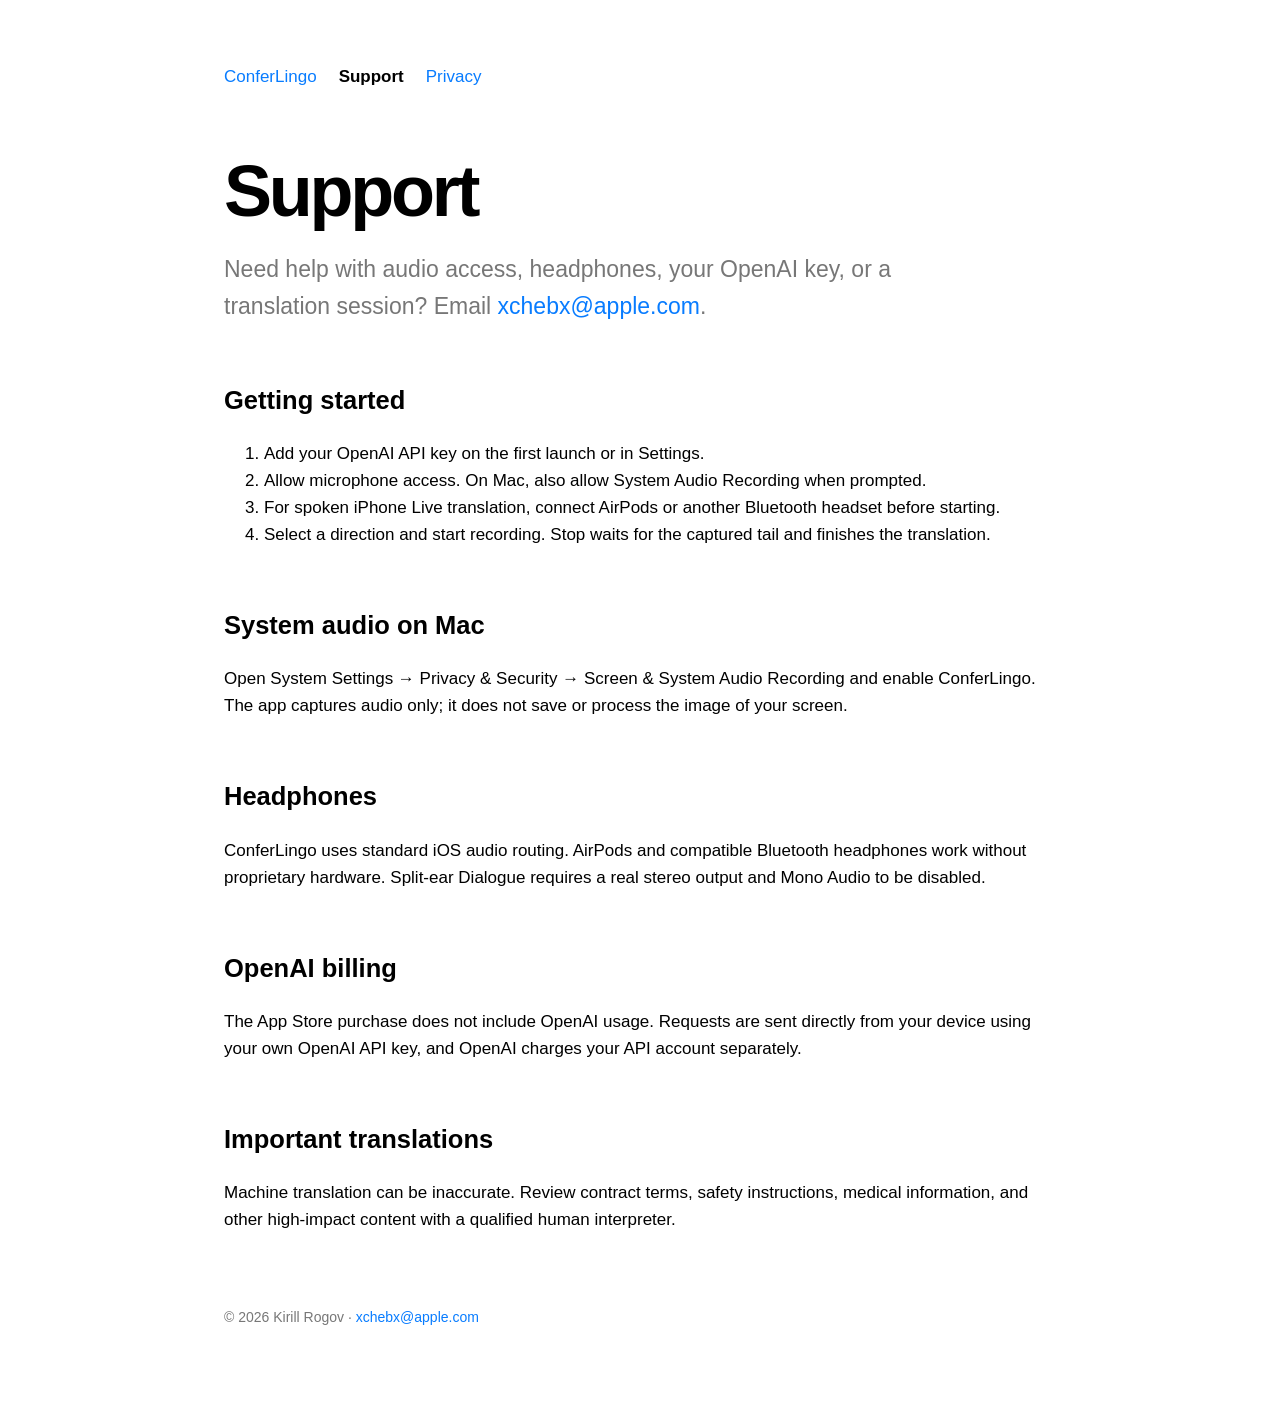
==== support.html @ 5fb0d05d "Publish ConferLingo support and privacy pages" ====
<!doctype html><html lang="en"><head><meta charset="utf-8"><meta name="viewport" content="width=device-width,initial-scale=1"><title>ConferLingo Support</title><link rel="stylesheet" href="styles.css"></head><body><main>
<nav><a href="index.html">ConferLingo</a><strong>Support</strong><a href="privacy.html">Privacy</a></nav><h1>Support</h1>
<p class="lead">Need help with audio access, headphones, your OpenAI key, or a translation session? Email <a href="mailto:xchebx@apple.com">xchebx@apple.com</a>.</p>
<h2>Getting started</h2><ol><li>Add your OpenAI API key on the first launch or in Settings.</li><li>Allow microphone access. On Mac, also allow System Audio Recording when prompted.</li><li>For spoken iPhone Live translation, connect AirPods or another Bluetooth headset before starting.</li><li>Select a direction and start recording. Stop waits for the captured tail and finishes the translation.</li></ol>
<h2>System audio on Mac</h2><p>Open System Settings → Privacy &amp; Security → Screen &amp; System Audio Recording and enable ConferLingo. The app captures audio only; it does not save or process the image of your screen.</p>
<h2>Headphones</h2><p>ConferLingo uses standard iOS audio routing. AirPods and compatible Bluetooth headphones work without proprietary hardware. Split-ear Dialogue requires a real stereo output and Mono Audio to be disabled.</p>
<h2>OpenAI billing</h2><p>The App Store purchase does not include OpenAI usage. Requests are sent directly from your device using your own OpenAI API key, and OpenAI charges your API account separately.</p>
<h2>Important translations</h2><p>Machine translation can be inaccurate. Review contract terms, safety instructions, medical information, and other high-impact content with a qualified human interpreter.</p>
<footer>© 2026 Kirill Rogov · <a href="mailto:xchebx@apple.com">xchebx@apple.com</a></footer>
</main></body></html>
---- styles.css ----
:root { color-scheme: light dark; --accent:#087cff; --panel:rgba(127,127,127,.10); }
* { box-sizing:border-box; }
body { margin:0; font:17px/1.58 -apple-system,BlinkMacSystemFont,"Segoe UI",sans-serif; }
main { max-width:880px; margin:auto; padding:64px 24px 96px; }
nav { display:flex; gap:22px; flex-wrap:wrap; margin-bottom:64px; }
a { color:var(--accent); text-decoration:none; } a:hover { text-decoration:underline; }
h1 { font-size:clamp(42px,8vw,72px); line-height:1.02; margin:.2em 0; letter-spacing:-.045em; }
h2 { margin-top:2.2em; } .lead { font-size:23px; max-width:720px; color:#777; }
.badge { display:inline-block; padding:6px 12px; border-radius:99px; background:var(--panel); font-weight:650; }
.grid { display:grid; grid-template-columns:repeat(auto-fit,minmax(240px,1fr)); gap:18px; margin:34px 0; }
.card { padding:24px; border-radius:22px; background:var(--panel); }
.card h3 { margin-top:0; } footer { margin-top:72px; color:#777; font-size:14px; }
code { padding:2px 6px; border-radius:6px; background:var(--panel); }
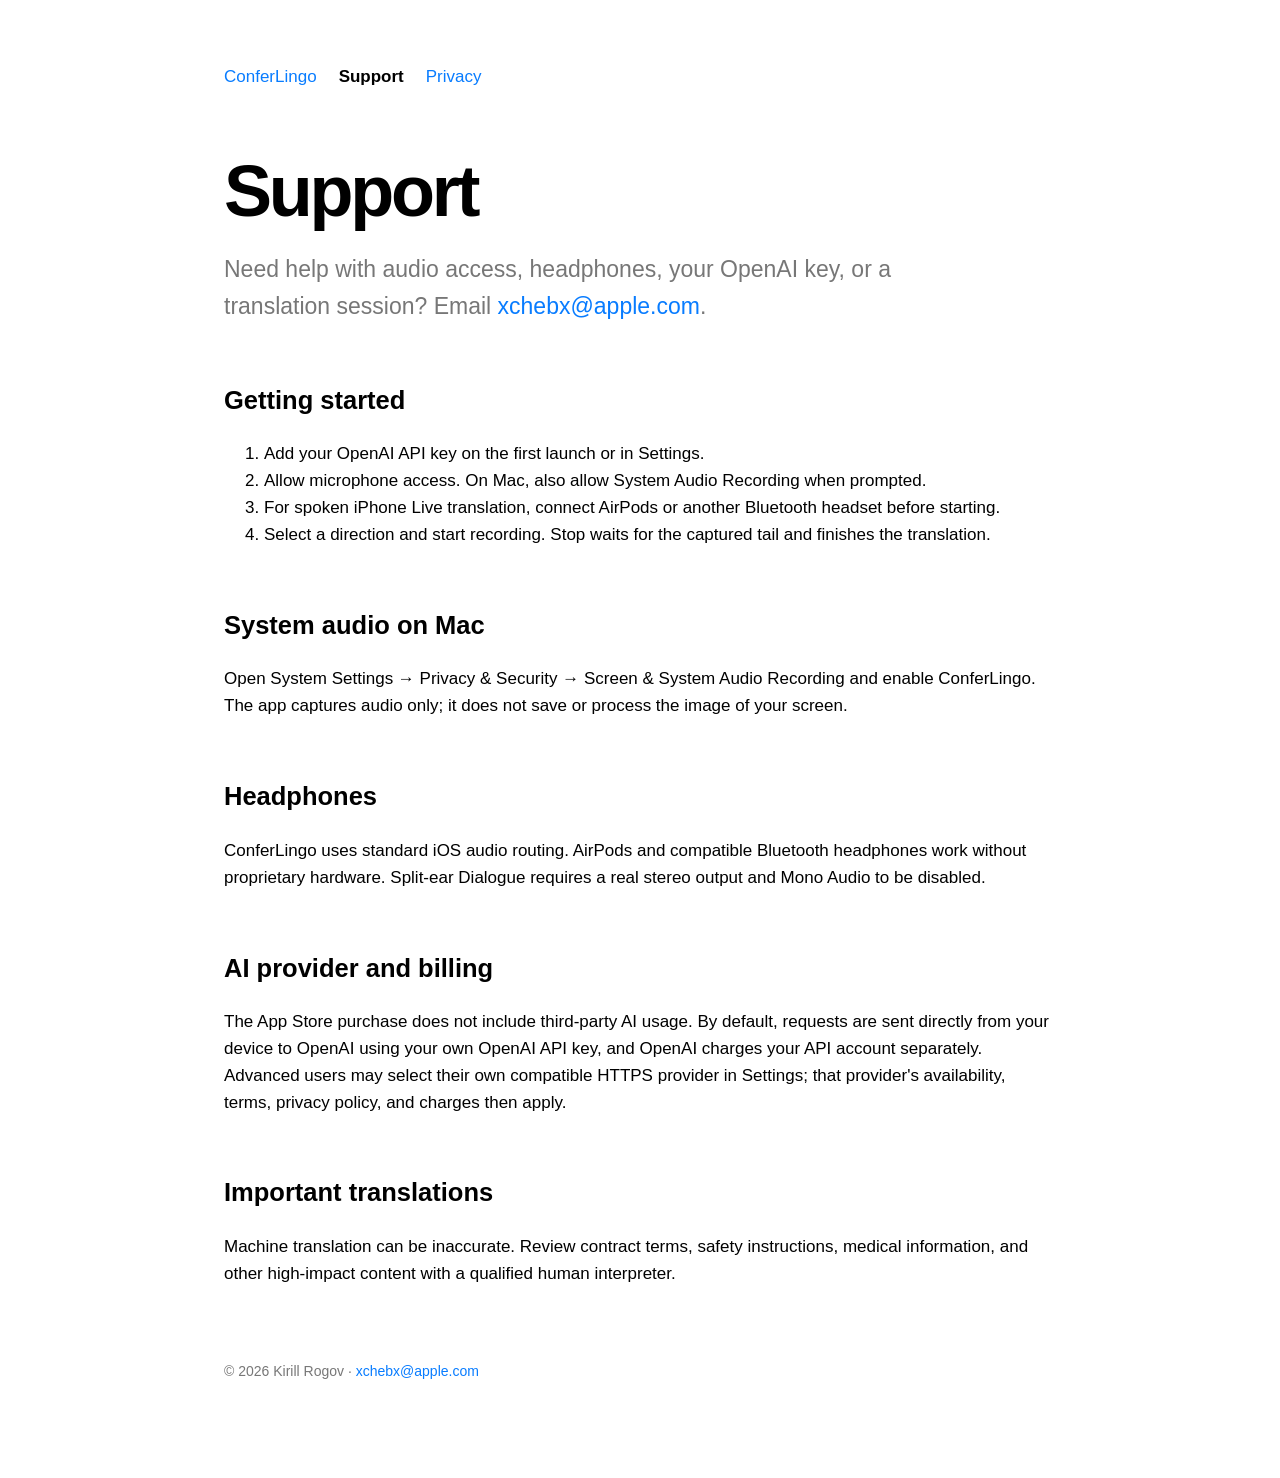
==== commit d4c7043a: "Update privacy and provider disclosures" ====
--- a/support.html
+++ b/support.html
@@ -4,7 +4,7 @@
 <h2>Getting started</h2><ol><li>Add your OpenAI API key on the first launch or in Settings.</li><li>Allow microphone access. On Mac, also allow System Audio Recording when prompted.</li><li>For spoken iPhone Live translation, connect AirPods or another Bluetooth headset before starting.</li><li>Select a direction and start recording. Stop waits for the captured tail and finishes the translation.</li></ol>
 <h2>System audio on Mac</h2><p>Open System Settings → Privacy &amp; Security → Screen &amp; System Audio Recording and enable ConferLingo. The app captures audio only; it does not save or process the image of your screen.</p>
 <h2>Headphones</h2><p>ConferLingo uses standard iOS audio routing. AirPods and compatible Bluetooth headphones work without proprietary hardware. Split-ear Dialogue requires a real stereo output and Mono Audio to be disabled.</p>
-<h2>OpenAI billing</h2><p>The App Store purchase does not include OpenAI usage. Requests are sent directly from your device using your own OpenAI API key, and OpenAI charges your API account separately.</p>
+<h2>AI provider and billing</h2><p>The App Store purchase does not include third-party AI usage. By default, requests are sent directly from your device to OpenAI using your own OpenAI API key, and OpenAI charges your API account separately. Advanced users may select their own compatible HTTPS provider in Settings; that provider's availability, terms, privacy policy, and charges then apply.</p>
 <h2>Important translations</h2><p>Machine translation can be inaccurate. Review contract terms, safety instructions, medical information, and other high-impact content with a qualified human interpreter.</p>
 <footer>© 2026 Kirill Rogov · <a href="mailto:xchebx@apple.com">xchebx@apple.com</a></footer>
 </main></body></html>
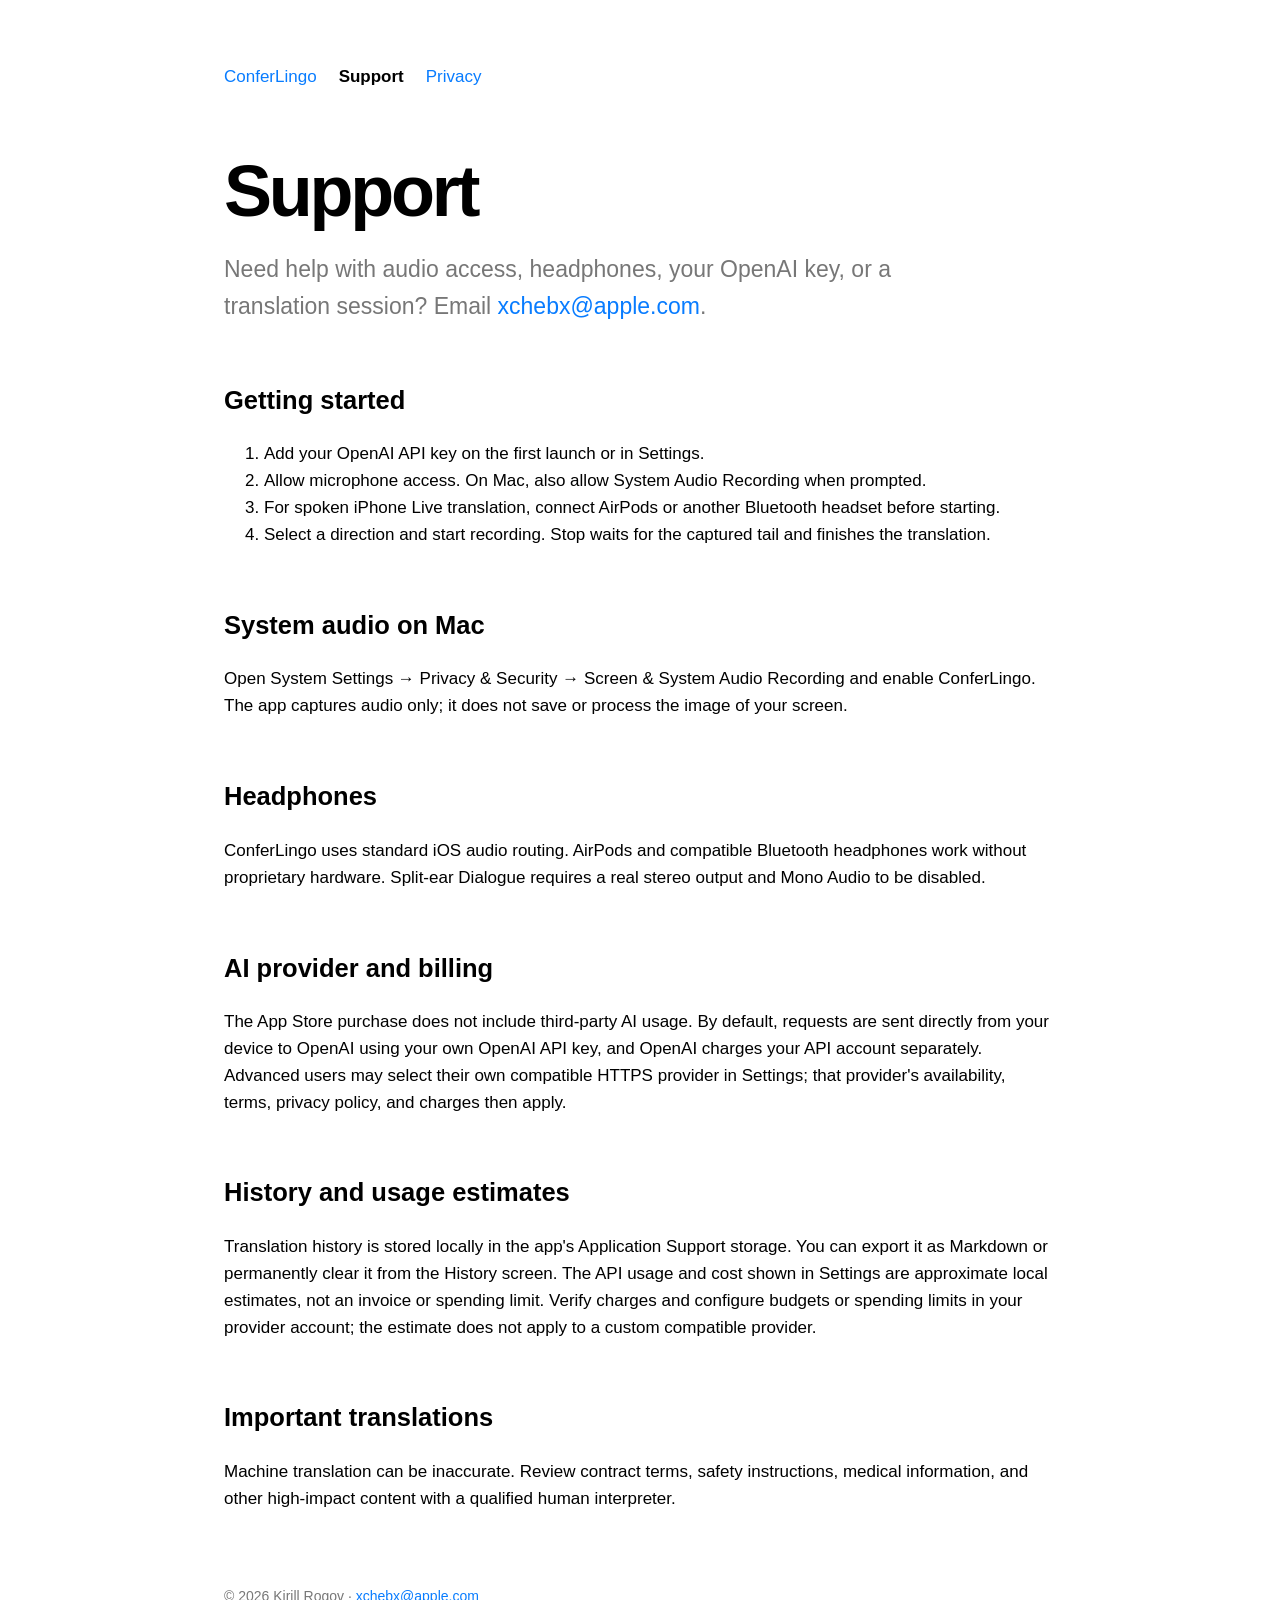
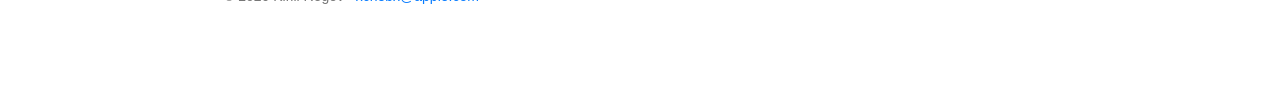
==== commit 8d28e486: "Clarify local history and usage estimates" ====
--- a/support.html
+++ b/support.html
@@ -5,6 +5,7 @@
 <h2>System audio on Mac</h2><p>Open System Settings → Privacy &amp; Security → Screen &amp; System Audio Recording and enable ConferLingo. The app captures audio only; it does not save or process the image of your screen.</p>
 <h2>Headphones</h2><p>ConferLingo uses standard iOS audio routing. AirPods and compatible Bluetooth headphones work without proprietary hardware. Split-ear Dialogue requires a real stereo output and Mono Audio to be disabled.</p>
 <h2>AI provider and billing</h2><p>The App Store purchase does not include third-party AI usage. By default, requests are sent directly from your device to OpenAI using your own OpenAI API key, and OpenAI charges your API account separately. Advanced users may select their own compatible HTTPS provider in Settings; that provider's availability, terms, privacy policy, and charges then apply.</p>
+<h2>History and usage estimates</h2><p>Translation history is stored locally in the app's Application Support storage. You can export it as Markdown or permanently clear it from the History screen. The API usage and cost shown in Settings are approximate local estimates, not an invoice or spending limit. Verify charges and configure budgets or spending limits in your provider account; the estimate does not apply to a custom compatible provider.</p>
 <h2>Important translations</h2><p>Machine translation can be inaccurate. Review contract terms, safety instructions, medical information, and other high-impact content with a qualified human interpreter.</p>
 <footer>© 2026 Kirill Rogov · <a href="mailto:xchebx@apple.com">xchebx@apple.com</a></footer>
 </main></body></html>
